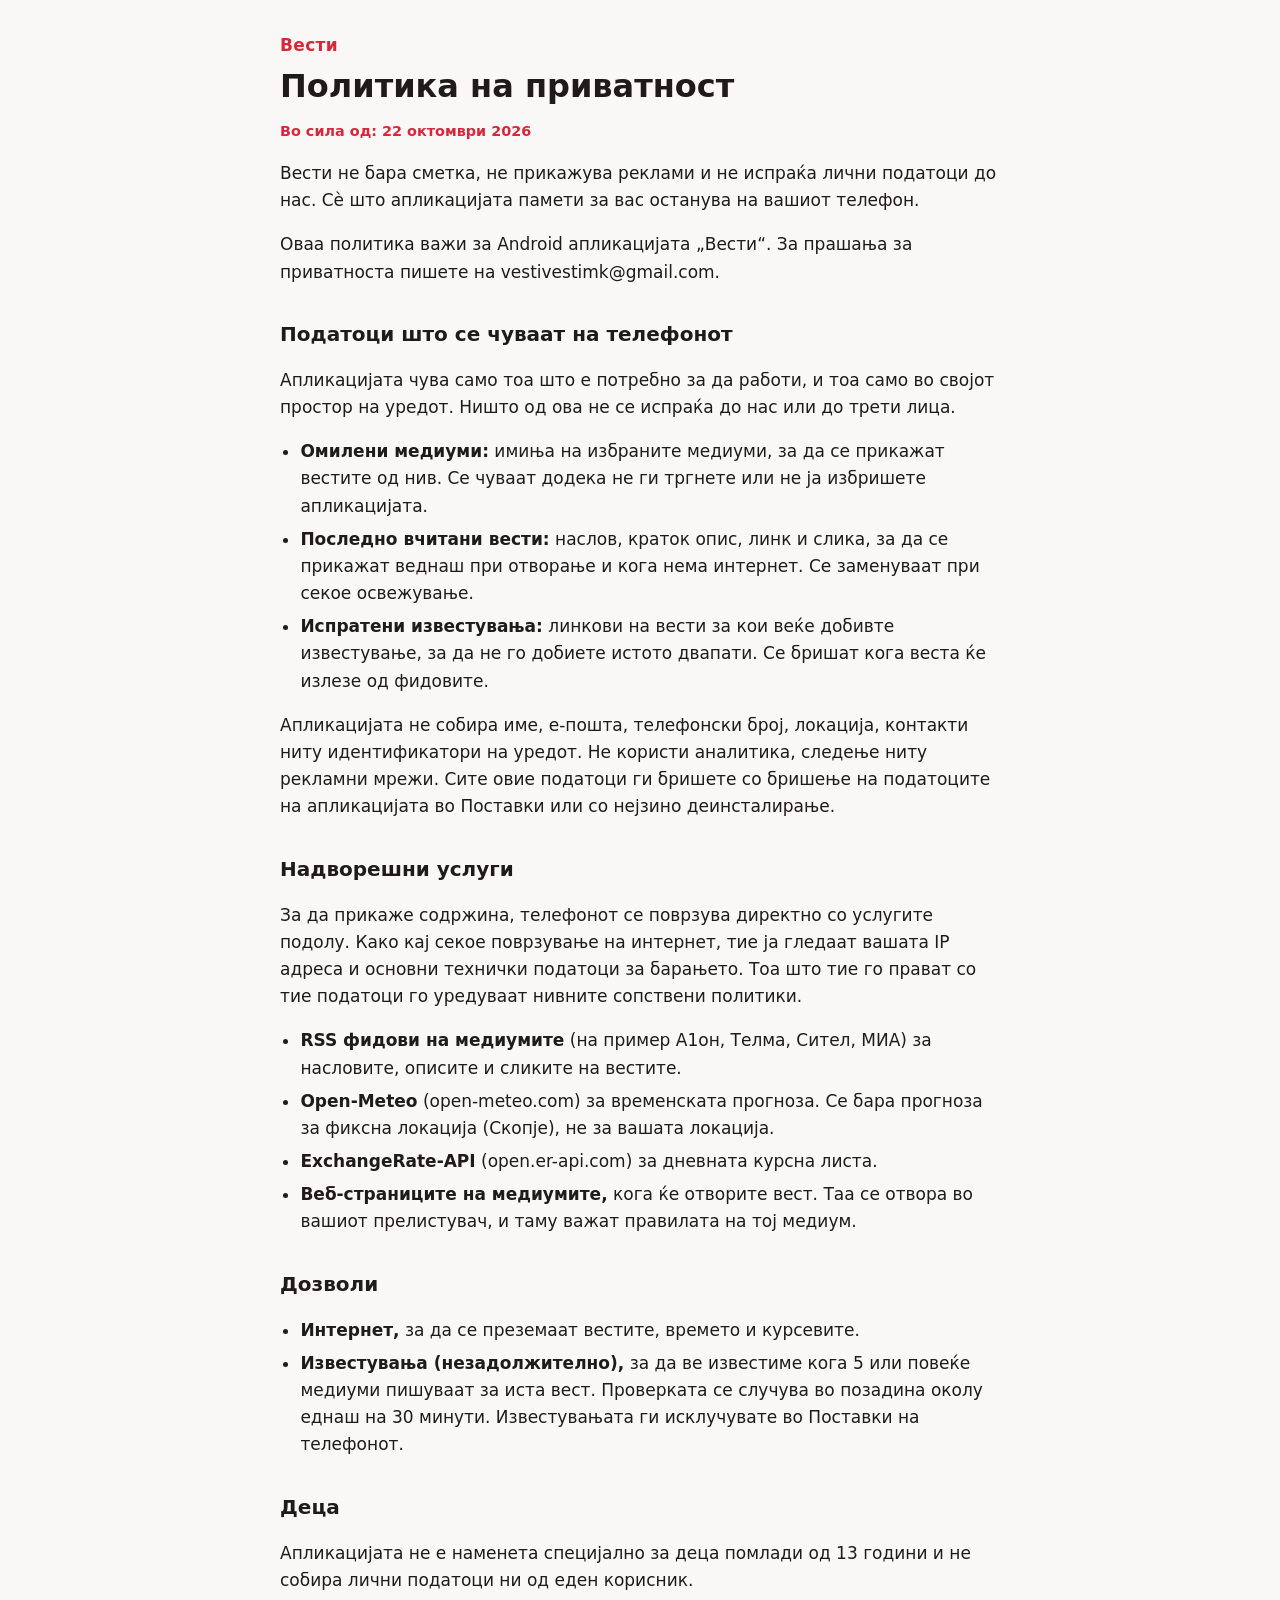
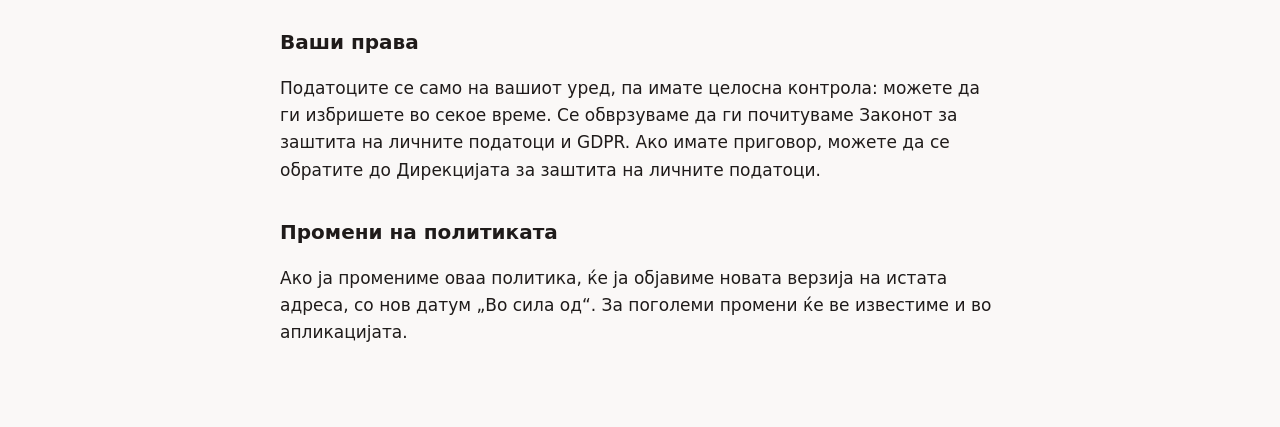
==== docs/privacy.html @ 8d31b40b "Prepare release build for Play Store - Target and compile against API 36 (AGP 8.10.1) - Release buil" ====
<!doctype html>
<html lang="mk">
<head>
<meta charset="utf-8">
<meta name="viewport" content="width=device-width, initial-scale=1">
<title>Политика на приватност · Вести</title>
<link rel="stylesheet" href="style.css">
</head>
<body>
<main>
<a class="back" href="./">Вести</a>
<h1>Политика на приватност</h1>
<p class="effective">Во сила од: 22 октомври 2026</p>
<p>Вести не бара сметка, не прикажува реклами и не испраќа лични податоци до нас. Сè што апликацијата памети за вас останува на вашиот телефон.</p>
<p>Оваа политика важи за Android апликацијата „Вести“. За прашања за приватноста пишете на vestivestimk@gmail.com.</p>
<h2>Податоци што се чуваат на телефонот</h2>
<p>Апликацијата чува само тоа што е потребно за да работи, и тоа само во својот простор на уредот. Ништо од ова не се испраќа до нас или до трети лица.</p>
<ul>
<li><strong>Омилени медиуми:</strong> имиња на избраните медиуми, за да се прикажат вестите од нив. Се чуваат додека не ги тргнете или не ја избришете апликацијата.</li>
<li><strong>Последно вчитани вести:</strong> наслов, краток опис, линк и слика, за да се прикажат веднаш при отворање и кога нема интернет. Се заменуваат при секое освежување.</li>
<li><strong>Испратени известувања:</strong> линкови на вести за кои веќе добивте известување, за да не го добиете истото двапати. Се бришат кога веста ќе излезе од фидовите.</li>
</ul>
<p>Апликацијата не собира име, е-пошта, телефонски број, локација, контакти ниту идентификатори на уредот. Не користи аналитика, следење ниту рекламни мрежи. Сите овие податоци ги бришете со бришење на податоците на апликацијата во Поставки или со нејзино деинсталирање.</p>
<h2>Надворешни услуги</h2>
<p>За да прикаже содржина, телефонот се поврзува директно со услугите подолу. Како кај секое поврзување на интернет, тие ја гледаат вашата IP адреса и основни технички податоци за барањето. Тоа што тие го прават со тие податоци го уредуваат нивните сопствени политики.</p>
<ul>
<li><strong>RSS фидови на медиумите</strong> (на пример А1он, Телма, Сител, МИА) за насловите, описите и сликите на вестите.</li>
<li><strong>Open-Meteo</strong> (open-meteo.com) за временската прогноза. Се бара прогноза за фиксна локација (Скопје), не за вашата локација.</li>
<li><strong>ExchangeRate-API</strong> (open.er-api.com) за дневната курсна листа.</li>
<li><strong>Веб-страниците на медиумите,</strong> кога ќе отворите вест. Таа се отвора во вашиот прелистувач, и таму важат правилата на тој медиум.</li>
</ul>
<h2>Дозволи</h2>
<ul>
<li><strong>Интернет,</strong> за да се преземаат вестите, времето и курсевите.</li>
<li><strong>Известувања (незадолжително),</strong> за да ве известиме кога 5 или повеќе медиуми пишуваат за иста вест. Проверката се случува во позадина околу еднаш на 30 минути. Известувањата ги исклучувате во Поставки на телефонот.</li>
</ul>
<h2>Деца</h2>
<p>Апликацијата не е наменета специјално за деца помлади од 13 години и не собира лични податоци ни од еден корисник.</p>
<h2>Ваши права</h2>
<p>Податоците се само на вашиот уред, па имате целосна контрола: можете да ги избришете во секое време. Се обврзуваме да ги почитуваме Законот за заштита на личните податоци и GDPR. Ако имате приговор, можете да се обратите до Дирекцијата за заштита на личните податоци.</p>
<h2>Промени на политиката</h2>
<p>Ако ја промениме оваа политика, ќе ја објавиме новата верзија на истата адреса, со нов датум „Во сила од“. За поголеми промени ќе ве известиме и во апликацијата.</p>
</main>
</body>
</html>
---- docs/style.css ----
:root { --red: #d62839; --text: #1f1b1a; --muted: #6b6260; --bg: #faf8f7; }
@media (prefers-color-scheme: dark) { :root { --text: #ece6e5; --muted: #b8aeac; --bg: #121010; --red: #ff8a80; } }
body { margin: 0; background: var(--bg); color: var(--text); font: 17px/1.6 system-ui, -apple-system, "Segoe UI", Roboto, sans-serif; }
main { max-width: 720px; margin: 0 auto; padding: 32px 16px 64px; }
h1 { font-size: 2rem; line-height: 1.2; margin: 8px 0; }
h2 { font-size: 1.25rem; margin: 32px 0 8px; }
.effective { color: var(--red); font-weight: 600; font-size: .9rem; }
.back { color: var(--red); font-weight: 800; text-decoration: none; letter-spacing: .02em; }
a { color: var(--red); }
ul { padding-left: 1.2em; }
li { margin: 6px 0; }
.links a { display: block; padding: 14px 0; font-size: 1.1rem; font-weight: 600; text-decoration: none; border-bottom: 1px solid #0001; }
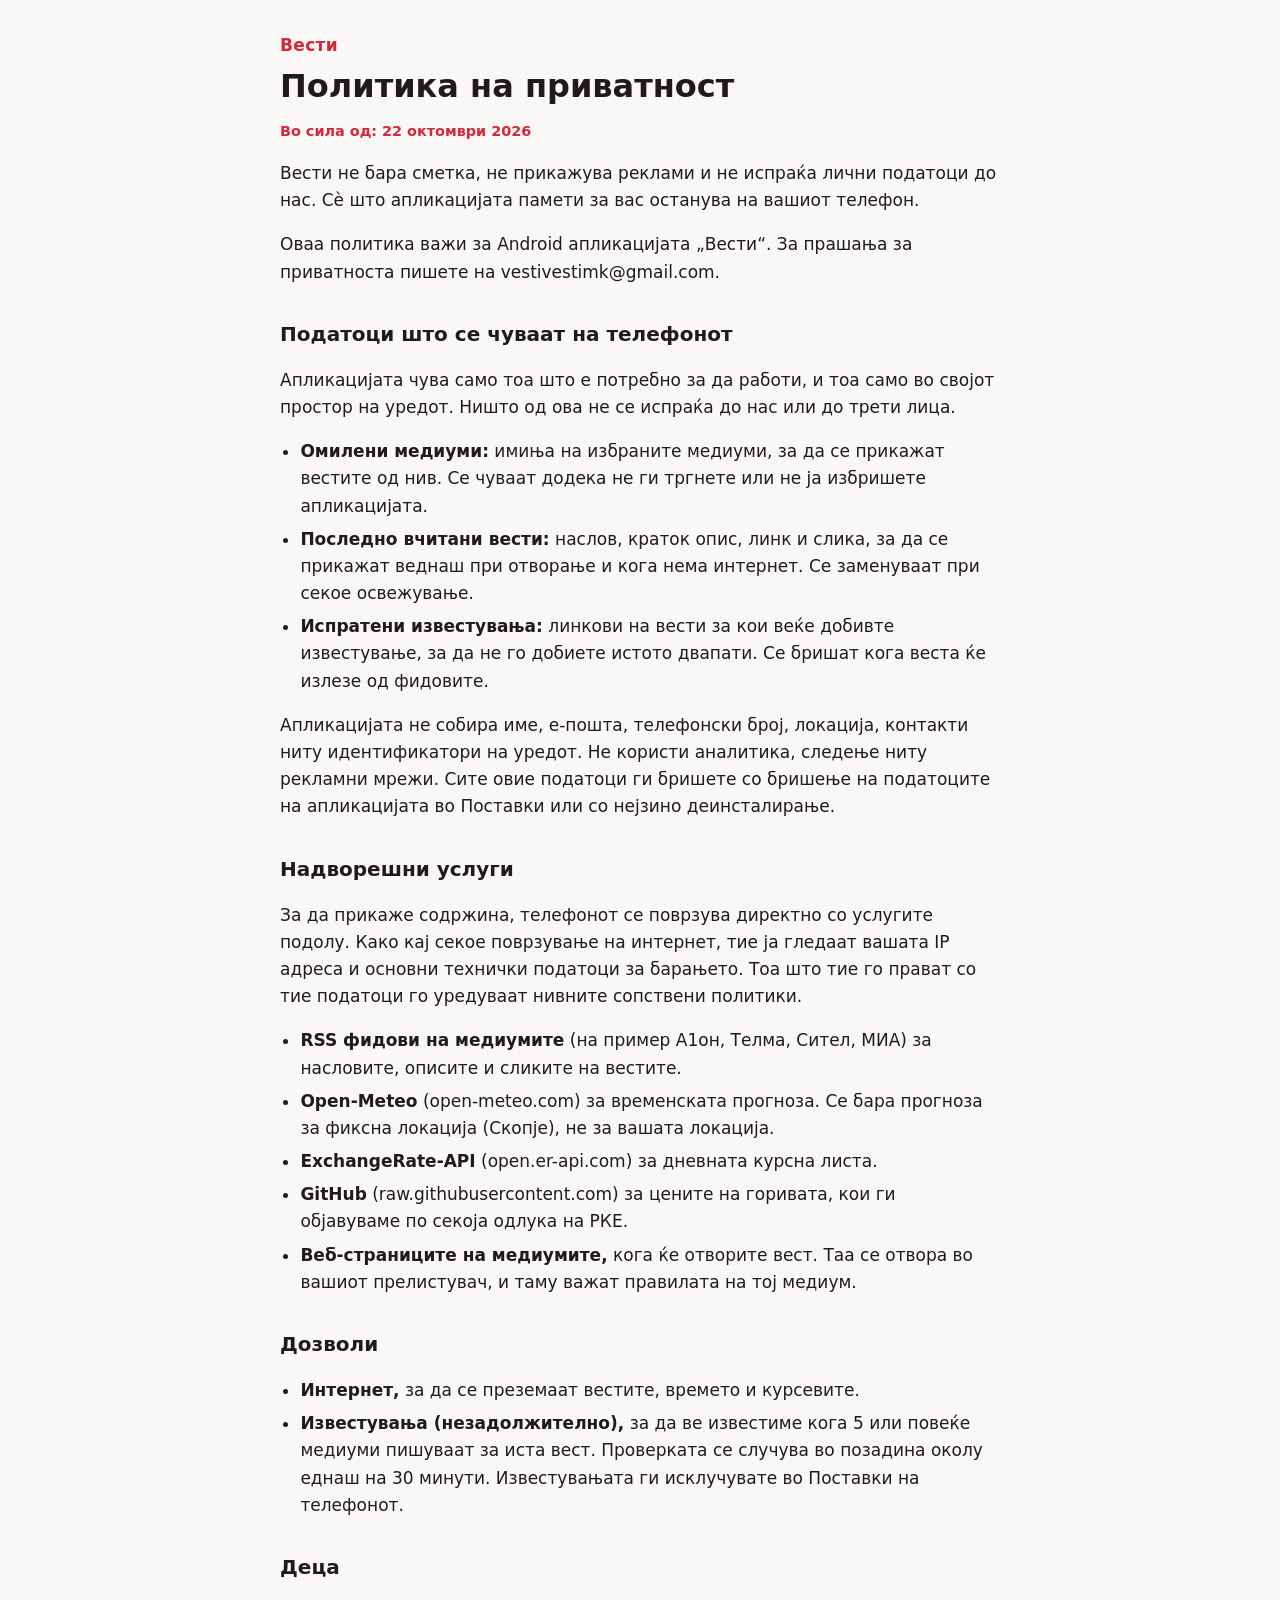
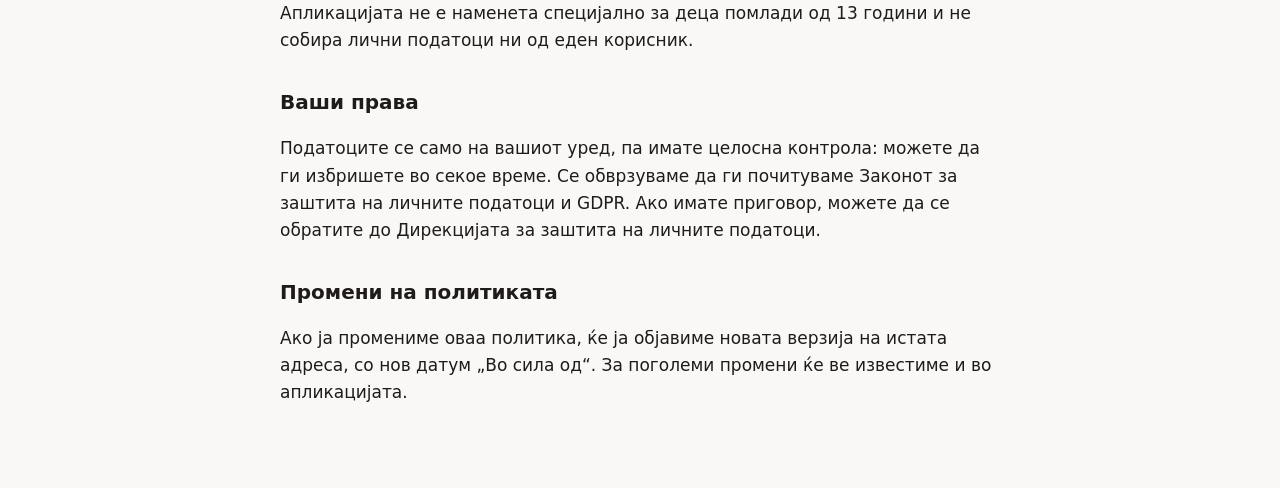
==== commit 366f877f: "Add fuel price card above the feed РКЕ publishes its weekly maximum prices only as a web page, so th" ====
--- a/docs/privacy.html
+++ b/docs/privacy.html
@@ -27,6 +27,7 @@
 <li><strong>RSS фидови на медиумите</strong> (на пример А1он, Телма, Сител, МИА) за насловите, описите и сликите на вестите.</li>
 <li><strong>Open-Meteo</strong> (open-meteo.com) за временската прогноза. Се бара прогноза за фиксна локација (Скопје), не за вашата локација.</li>
 <li><strong>ExchangeRate-API</strong> (open.er-api.com) за дневната курсна листа.</li>
+<li><strong>GitHub</strong> (raw.githubusercontent.com) за цените на горивата, кои ги објавуваме по секоја одлука на РКЕ.</li>
 <li><strong>Веб-страниците на медиумите,</strong> кога ќе отворите вест. Таа се отвора во вашиот прелистувач, и таму важат правилата на тој медиум.</li>
 </ul>
 <h2>Дозволи</h2>
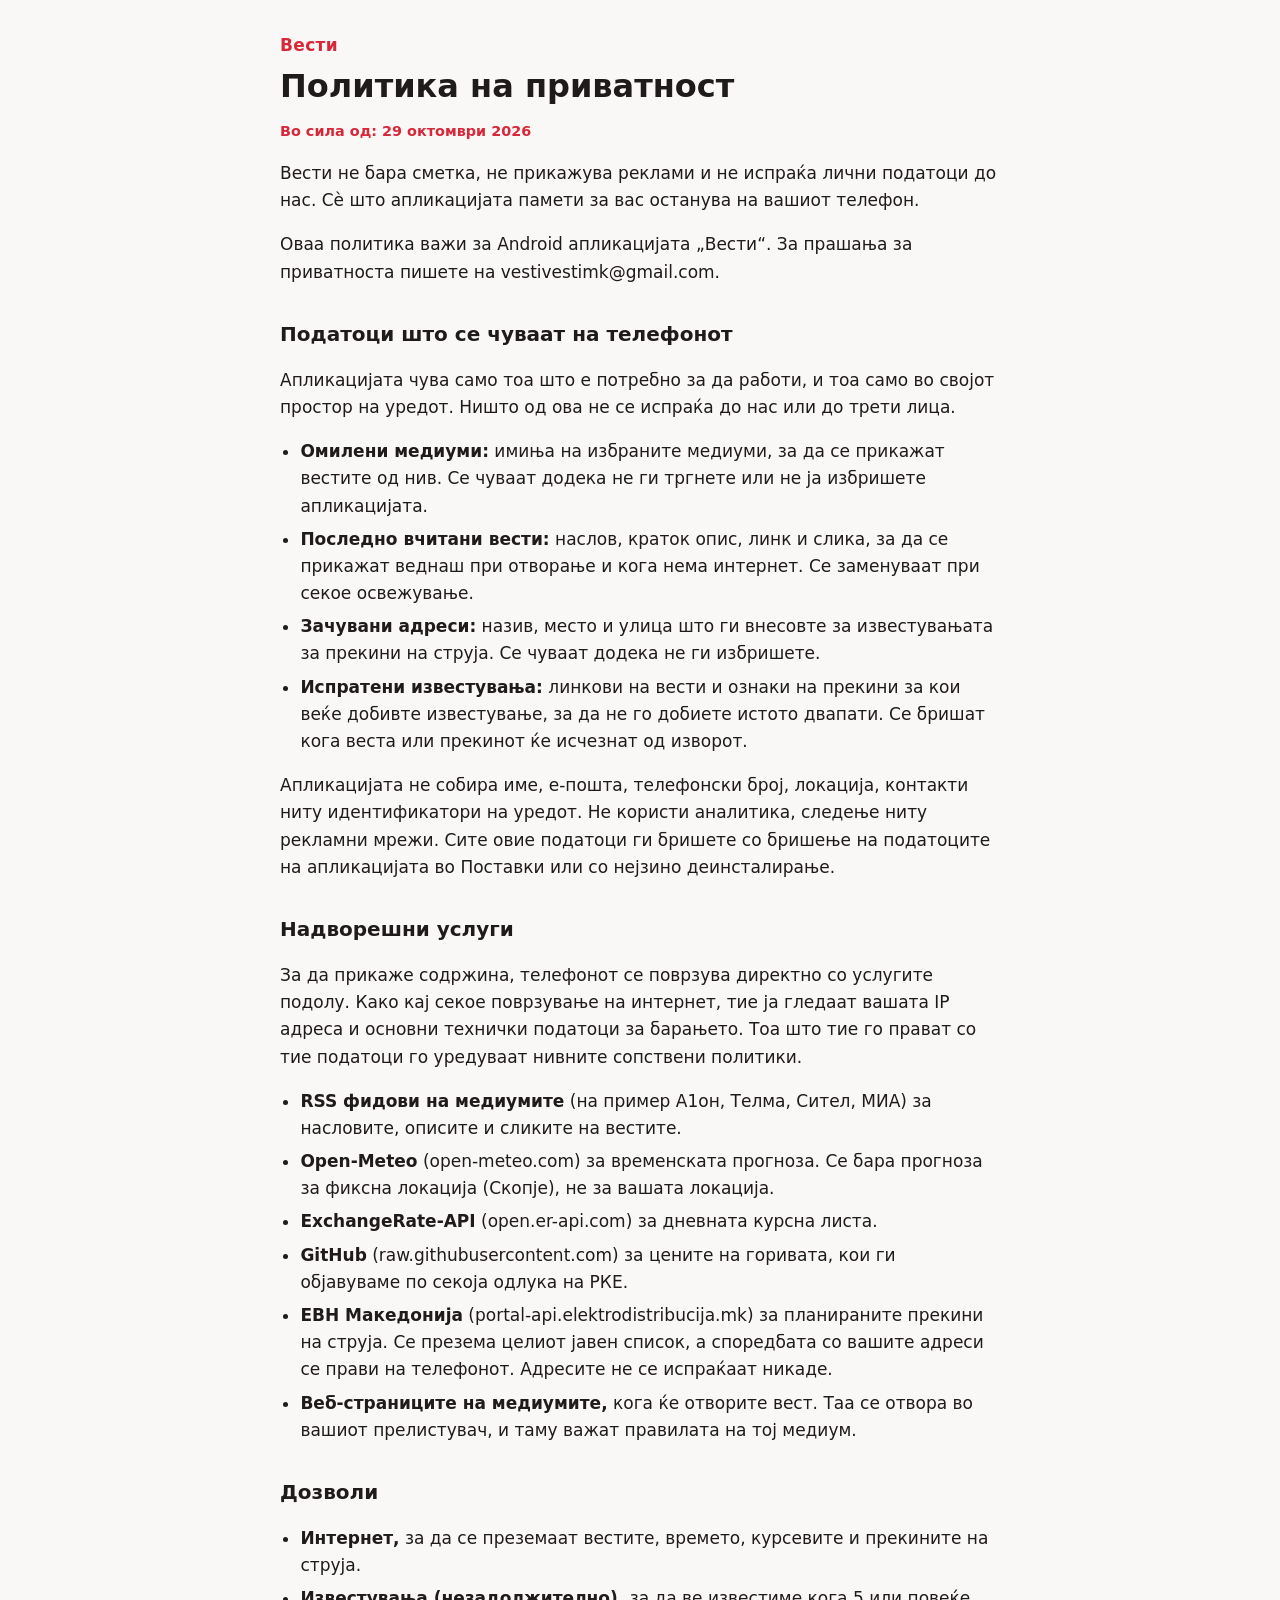
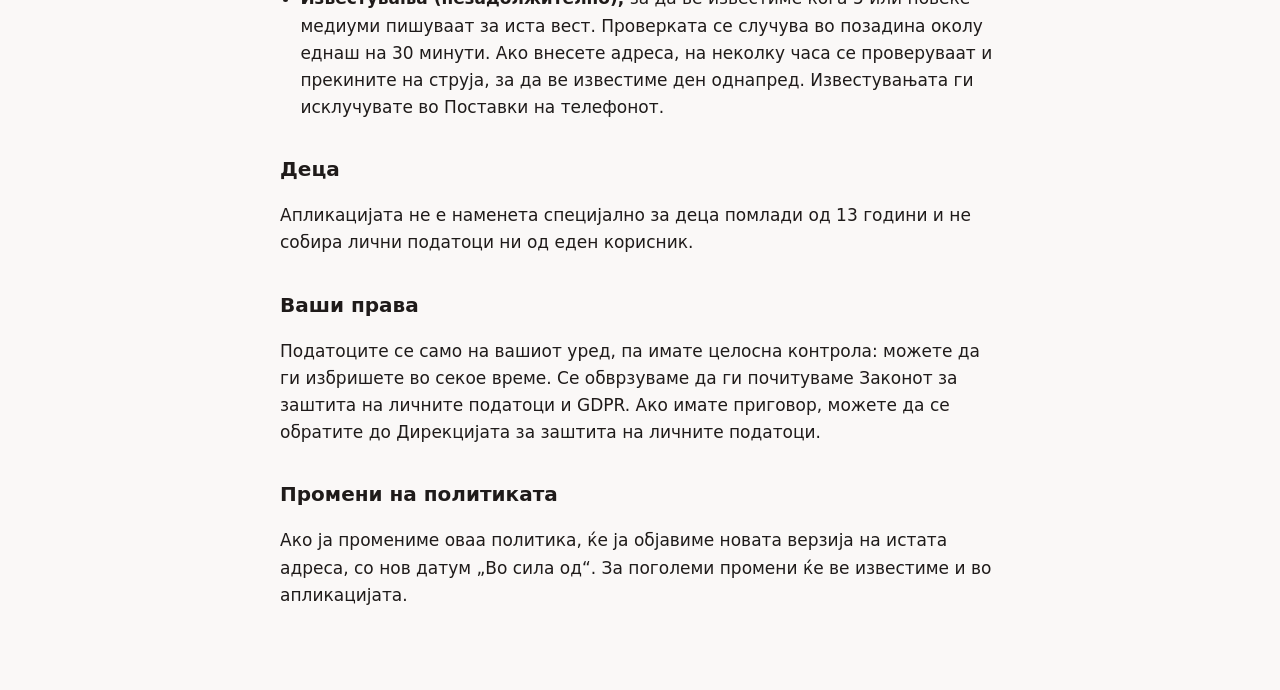
==== commit 1ce6885f: "Warn about planned power cuts at saved addresses Reads EVN's public outage list, matches it on the p" ====
--- a/docs/privacy.html
+++ b/docs/privacy.html
@@ -10,7 +10,7 @@
 <main>
 <a class="back" href="./">Вести</a>
 <h1>Политика на приватност</h1>
-<p class="effective">Во сила од: 22 октомври 2026</p>
+<p class="effective">Во сила од: 29 октомври 2026</p>
 <p>Вести не бара сметка, не прикажува реклами и не испраќа лични податоци до нас. Сè што апликацијата памети за вас останува на вашиот телефон.</p>
 <p>Оваа политика важи за Android апликацијата „Вести“. За прашања за приватноста пишете на vestivestimk@gmail.com.</p>
 <h2>Податоци што се чуваат на телефонот</h2>
@@ -18,7 +18,8 @@
 <ul>
 <li><strong>Омилени медиуми:</strong> имиња на избраните медиуми, за да се прикажат вестите од нив. Се чуваат додека не ги тргнете или не ја избришете апликацијата.</li>
 <li><strong>Последно вчитани вести:</strong> наслов, краток опис, линк и слика, за да се прикажат веднаш при отворање и кога нема интернет. Се заменуваат при секое освежување.</li>
-<li><strong>Испратени известувања:</strong> линкови на вести за кои веќе добивте известување, за да не го добиете истото двапати. Се бришат кога веста ќе излезе од фидовите.</li>
+<li><strong>Зачувани адреси:</strong> назив, место и улица што ги внесовте за известувањата за прекини на струја. Се чуваат додека не ги избришете.</li>
+<li><strong>Испратени известувања:</strong> линкови на вести и ознаки на прекини за кои веќе добивте известување, за да не го добиете истото двапати. Се бришат кога веста или прекинот ќе исчезнат од изворот.</li>
 </ul>
 <p>Апликацијата не собира име, е-пошта, телефонски број, локација, контакти ниту идентификатори на уредот. Не користи аналитика, следење ниту рекламни мрежи. Сите овие податоци ги бришете со бришење на податоците на апликацијата во Поставки или со нејзино деинсталирање.</p>
 <h2>Надворешни услуги</h2>
@@ -28,12 +29,13 @@
 <li><strong>Open-Meteo</strong> (open-meteo.com) за временската прогноза. Се бара прогноза за фиксна локација (Скопје), не за вашата локација.</li>
 <li><strong>ExchangeRate-API</strong> (open.er-api.com) за дневната курсна листа.</li>
 <li><strong>GitHub</strong> (raw.githubusercontent.com) за цените на горивата, кои ги објавуваме по секоја одлука на РКЕ.</li>
+<li><strong>ЕВН Македонија</strong> (portal-api.elektrodistribucija.mk) за планираните прекини на струја. Се презема целиот јавен список, а споредбата со вашите адреси се прави на телефонот. Адресите не се испраќаат никаде.</li>
 <li><strong>Веб-страниците на медиумите,</strong> кога ќе отворите вест. Таа се отвора во вашиот прелистувач, и таму важат правилата на тој медиум.</li>
 </ul>
 <h2>Дозволи</h2>
 <ul>
-<li><strong>Интернет,</strong> за да се преземаат вестите, времето и курсевите.</li>
-<li><strong>Известувања (незадолжително),</strong> за да ве известиме кога 5 или повеќе медиуми пишуваат за иста вест. Проверката се случува во позадина околу еднаш на 30 минути. Известувањата ги исклучувате во Поставки на телефонот.</li>
+<li><strong>Интернет,</strong> за да се преземаат вестите, времето, курсевите и прекините на струја.</li>
+<li><strong>Известувања (незадолжително),</strong> за да ве известиме кога 5 или повеќе медиуми пишуваат за иста вест. Проверката се случува во позадина околу еднаш на 30 минути. Ако внесете адреса, на неколку часа се проверуваат и прекините на струја, за да ве известиме ден однапред. Известувањата ги исклучувате во Поставки на телефонот.</li>
 </ul>
 <h2>Деца</h2>
 <p>Апликацијата не е наменета специјално за деца помлади од 13 години и не собира лични податоци ни од еден корисник.</p>
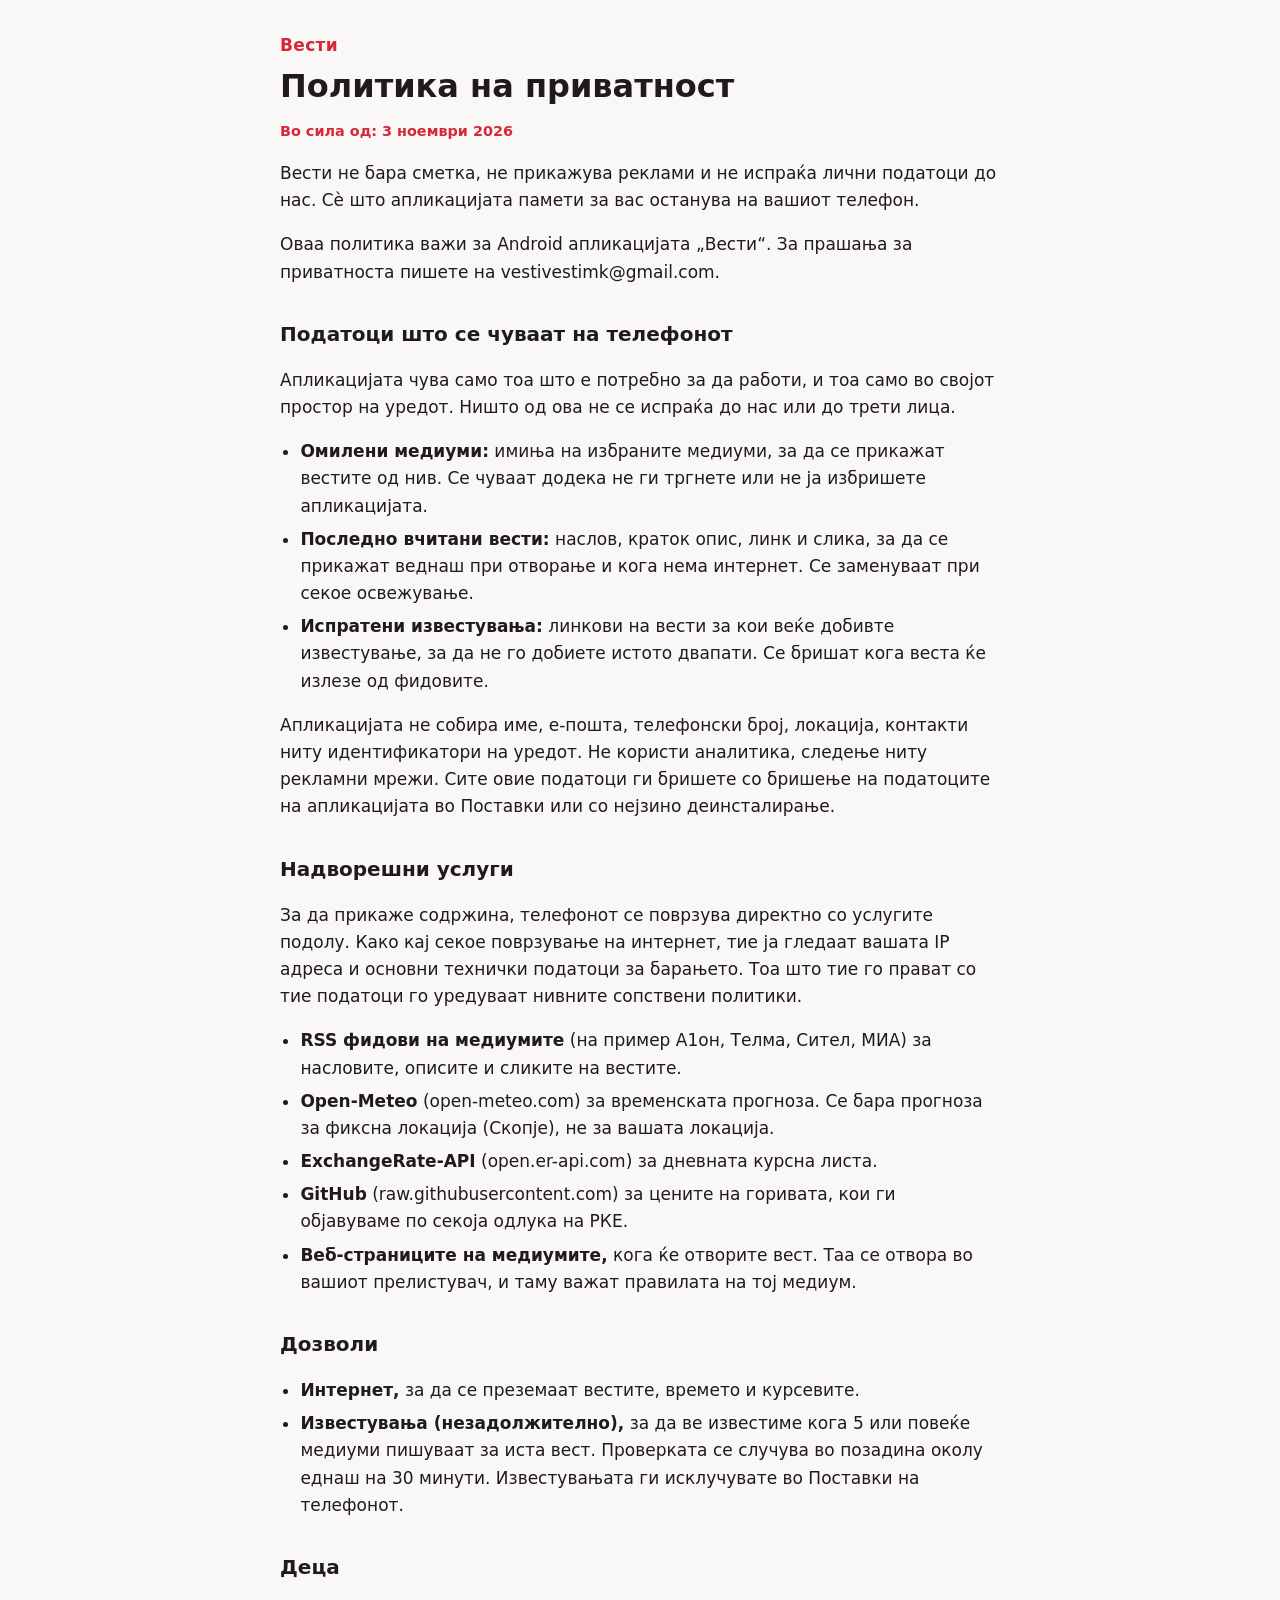
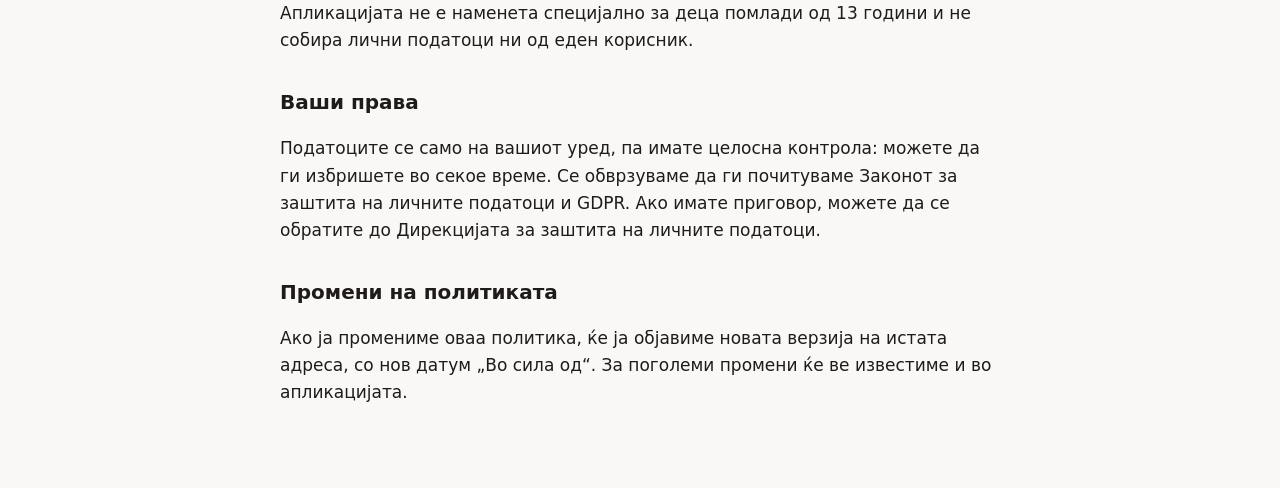
==== commit 5e107c27: "Take power-cut alerts out of the app for now The feature is kept on the power-outages branch to brin" ====
--- a/docs/privacy.html
+++ b/docs/privacy.html
@@ -10,7 +10,7 @@
 <main>
 <a class="back" href="./">Вести</a>
 <h1>Политика на приватност</h1>
-<p class="effective">Во сила од: 29 октомври 2026</p>
+<p class="effective">Во сила од: 3 ноември 2026</p>
 <p>Вести не бара сметка, не прикажува реклами и не испраќа лични податоци до нас. Сè што апликацијата памети за вас останува на вашиот телефон.</p>
 <p>Оваа политика важи за Android апликацијата „Вести“. За прашања за приватноста пишете на vestivestimk@gmail.com.</p>
 <h2>Податоци што се чуваат на телефонот</h2>
@@ -18,8 +18,7 @@
 <ul>
 <li><strong>Омилени медиуми:</strong> имиња на избраните медиуми, за да се прикажат вестите од нив. Се чуваат додека не ги тргнете или не ја избришете апликацијата.</li>
 <li><strong>Последно вчитани вести:</strong> наслов, краток опис, линк и слика, за да се прикажат веднаш при отворање и кога нема интернет. Се заменуваат при секое освежување.</li>
-<li><strong>Зачувани адреси:</strong> назив, место и улица што ги внесовте за известувањата за прекини на струја. Се чуваат додека не ги избришете.</li>
-<li><strong>Испратени известувања:</strong> линкови на вести и ознаки на прекини за кои веќе добивте известување, за да не го добиете истото двапати. Се бришат кога веста или прекинот ќе исчезнат од изворот.</li>
+<li><strong>Испратени известувања:</strong> линкови на вести за кои веќе добивте известување, за да не го добиете истото двапати. Се бришат кога веста ќе излезе од фидовите.</li>
 </ul>
 <p>Апликацијата не собира име, е-пошта, телефонски број, локација, контакти ниту идентификатори на уредот. Не користи аналитика, следење ниту рекламни мрежи. Сите овие податоци ги бришете со бришење на податоците на апликацијата во Поставки или со нејзино деинсталирање.</p>
 <h2>Надворешни услуги</h2>
@@ -29,13 +28,12 @@
 <li><strong>Open-Meteo</strong> (open-meteo.com) за временската прогноза. Се бара прогноза за фиксна локација (Скопје), не за вашата локација.</li>
 <li><strong>ExchangeRate-API</strong> (open.er-api.com) за дневната курсна листа.</li>
 <li><strong>GitHub</strong> (raw.githubusercontent.com) за цените на горивата, кои ги објавуваме по секоја одлука на РКЕ.</li>
-<li><strong>ЕВН Македонија</strong> (portal-api.elektrodistribucija.mk) за планираните прекини на струја. Се презема целиот јавен список, а споредбата со вашите адреси се прави на телефонот. Адресите не се испраќаат никаде.</li>
 <li><strong>Веб-страниците на медиумите,</strong> кога ќе отворите вест. Таа се отвора во вашиот прелистувач, и таму важат правилата на тој медиум.</li>
 </ul>
 <h2>Дозволи</h2>
 <ul>
-<li><strong>Интернет,</strong> за да се преземаат вестите, времето, курсевите и прекините на струја.</li>
-<li><strong>Известувања (незадолжително),</strong> за да ве известиме кога 5 или повеќе медиуми пишуваат за иста вест. Проверката се случува во позадина околу еднаш на 30 минути. Ако внесете адреса, на неколку часа се проверуваат и прекините на струја, за да ве известиме ден однапред. Известувањата ги исклучувате во Поставки на телефонот.</li>
+<li><strong>Интернет,</strong> за да се преземаат вестите, времето и курсевите.</li>
+<li><strong>Известувања (незадолжително),</strong> за да ве известиме кога 5 или повеќе медиуми пишуваат за иста вест. Проверката се случува во позадина околу еднаш на 30 минути. Известувањата ги исклучувате во Поставки на телефонот.</li>
 </ul>
 <h2>Деца</h2>
 <p>Апликацијата не е наменета специјално за деца помлади од 13 години и не собира лични податоци ни од еден корисник.</p>
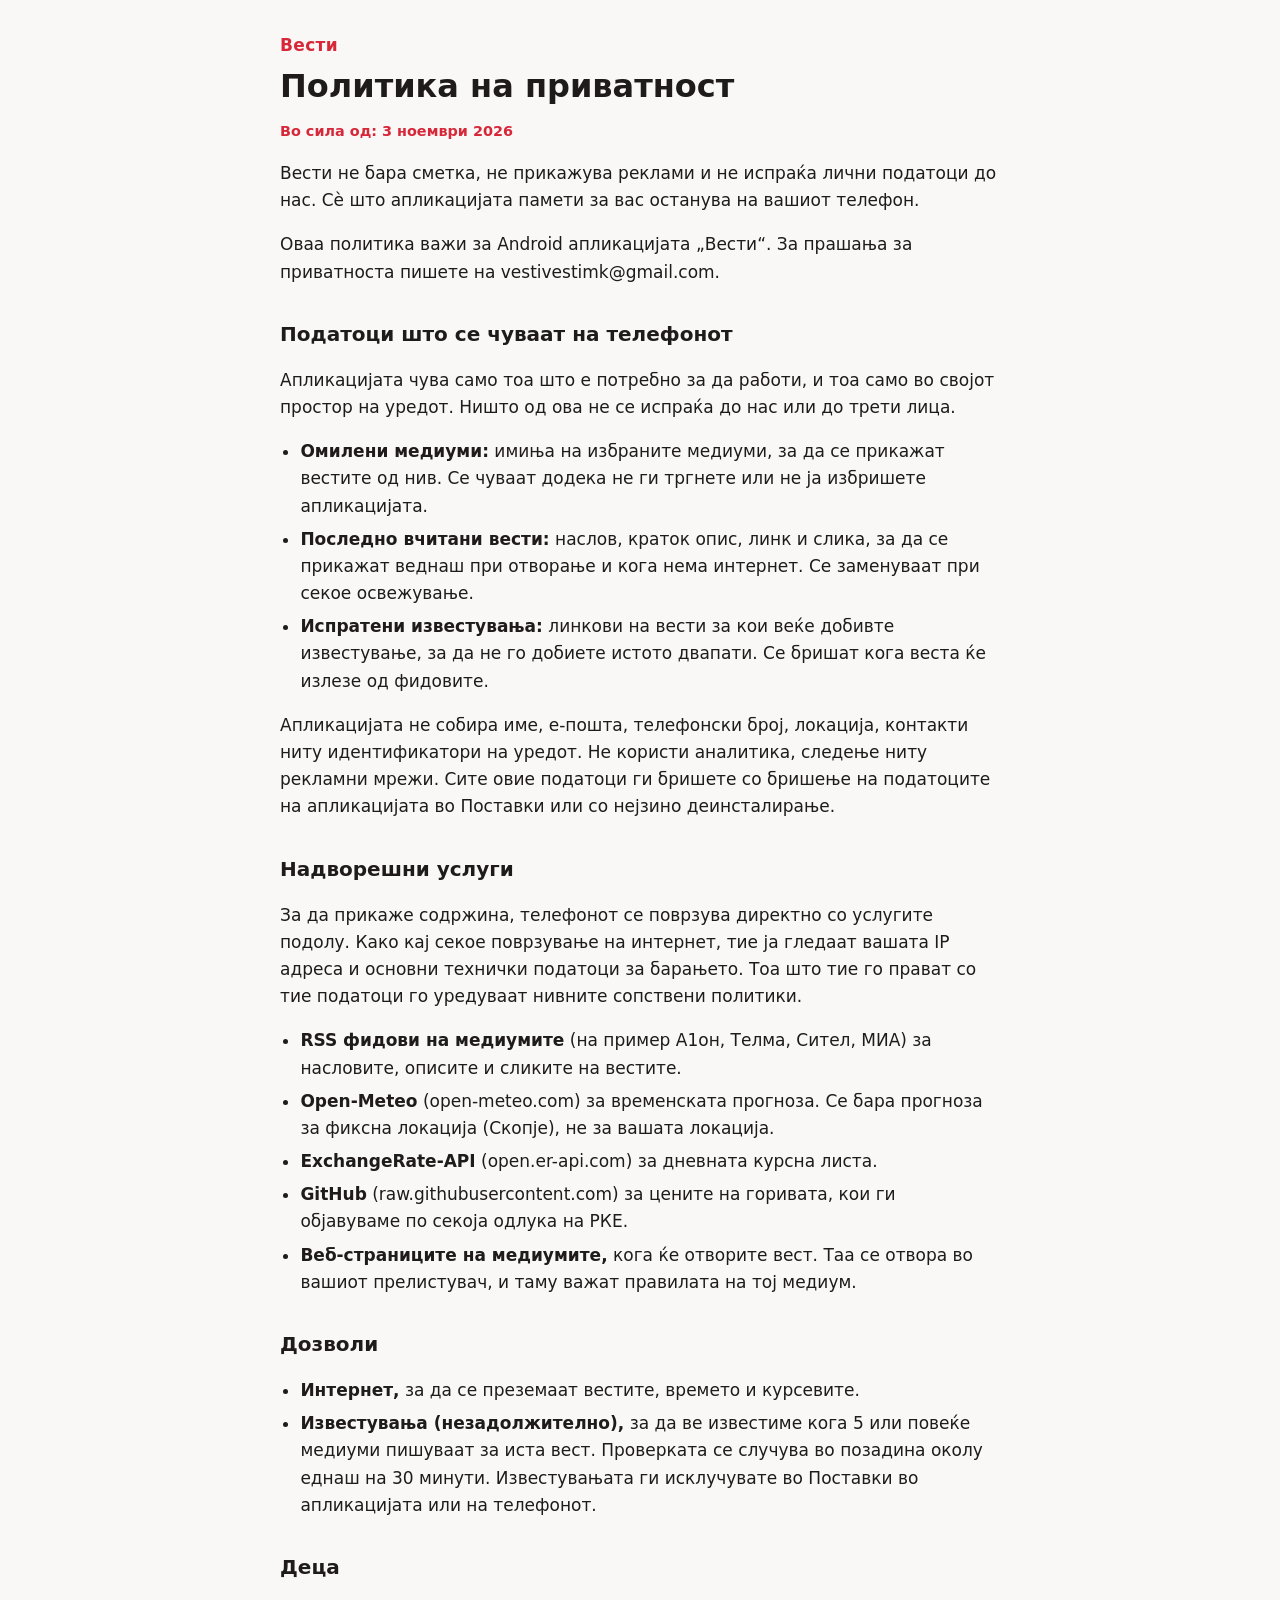
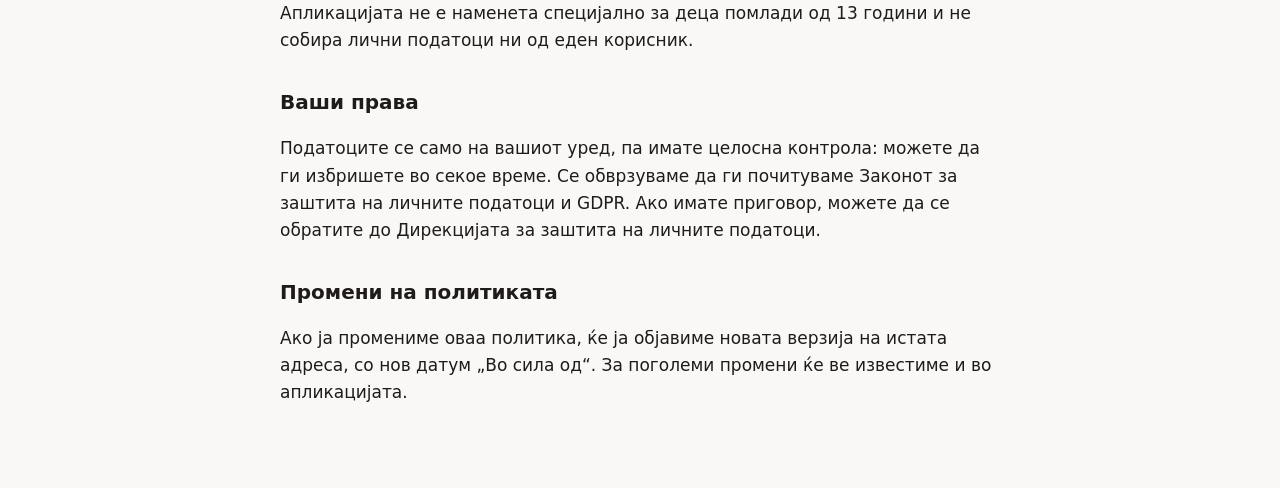
==== commit a887b137: "Let readers turn breaking-news notifications off in the app A switch on the settings screen (the gea" ====
--- a/docs/privacy.html
+++ b/docs/privacy.html
@@ -33,7 +33,7 @@
 <h2>Дозволи</h2>
 <ul>
 <li><strong>Интернет,</strong> за да се преземаат вестите, времето и курсевите.</li>
-<li><strong>Известувања (незадолжително),</strong> за да ве известиме кога 5 или повеќе медиуми пишуваат за иста вест. Проверката се случува во позадина околу еднаш на 30 минути. Известувањата ги исклучувате во Поставки на телефонот.</li>
+<li><strong>Известувања (незадолжително),</strong> за да ве известиме кога 5 или повеќе медиуми пишуваат за иста вест. Проверката се случува во позадина околу еднаш на 30 минути. Известувањата ги исклучувате во Поставки во апликацијата или на телефонот.</li>
 </ul>
 <h2>Деца</h2>
 <p>Апликацијата не е наменета специјално за деца помлади од 13 години и не собира лични податоци ни од еден корисник.</p>
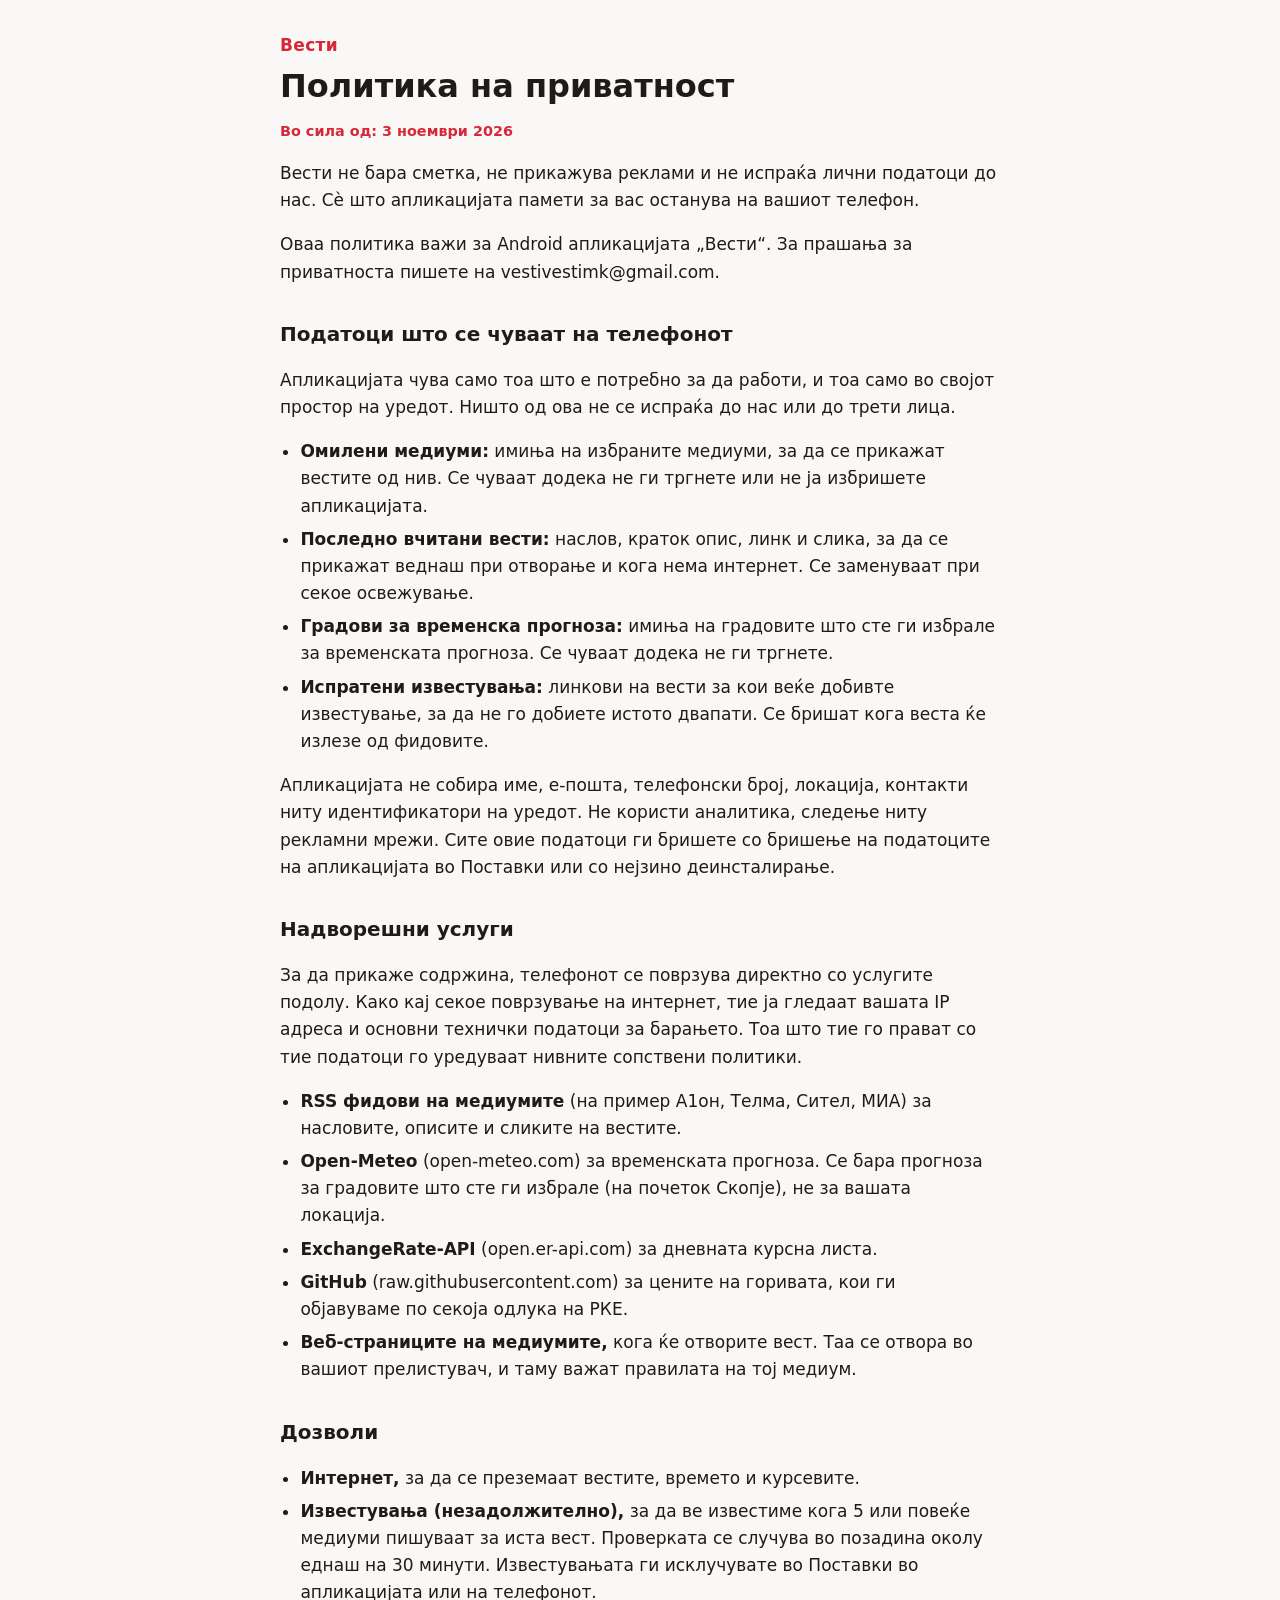
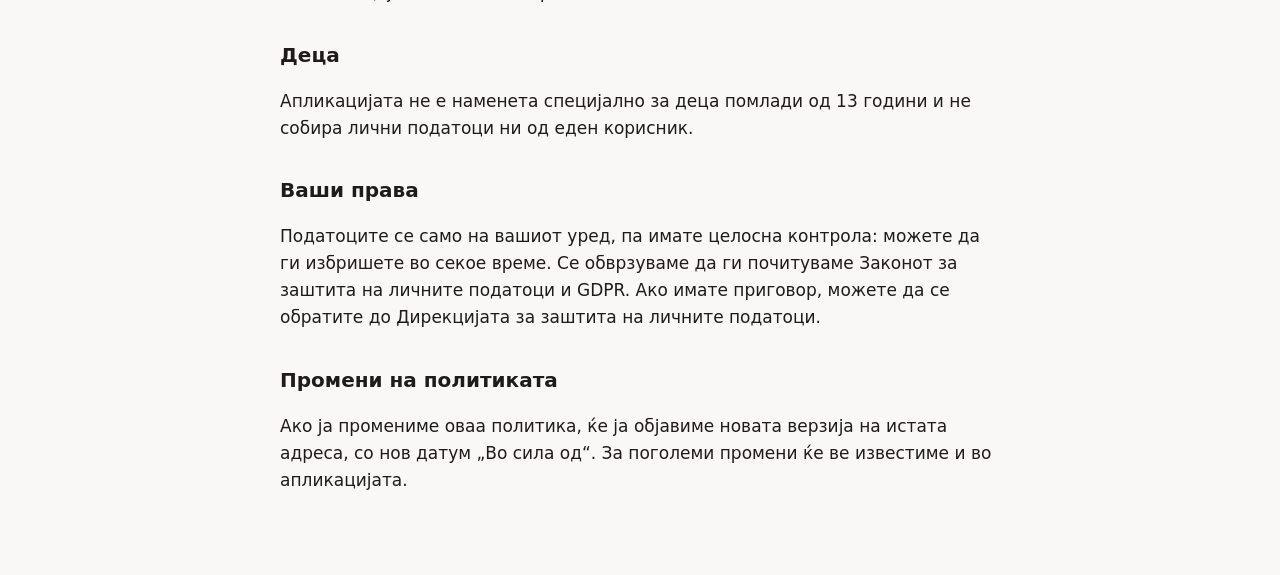
==== commit 1486e043: "Let readers add more towns to the weather A "+ Додај град" card next to the weather opens a list of " ====
--- a/docs/privacy.html
+++ b/docs/privacy.html
@@ -18,6 +18,7 @@
 <ul>
 <li><strong>Омилени медиуми:</strong> имиња на избраните медиуми, за да се прикажат вестите од нив. Се чуваат додека не ги тргнете или не ја избришете апликацијата.</li>
 <li><strong>Последно вчитани вести:</strong> наслов, краток опис, линк и слика, за да се прикажат веднаш при отворање и кога нема интернет. Се заменуваат при секое освежување.</li>
+<li><strong>Градови за временска прогноза:</strong> имиња на градовите што сте ги избрале за временската прогноза. Се чуваат додека не ги тргнете.</li>
 <li><strong>Испратени известувања:</strong> линкови на вести за кои веќе добивте известување, за да не го добиете истото двапати. Се бришат кога веста ќе излезе од фидовите.</li>
 </ul>
 <p>Апликацијата не собира име, е-пошта, телефонски број, локација, контакти ниту идентификатори на уредот. Не користи аналитика, следење ниту рекламни мрежи. Сите овие податоци ги бришете со бришење на податоците на апликацијата во Поставки или со нејзино деинсталирање.</p>
@@ -25,7 +26,7 @@
 <p>За да прикаже содржина, телефонот се поврзува директно со услугите подолу. Како кај секое поврзување на интернет, тие ја гледаат вашата IP адреса и основни технички податоци за барањето. Тоа што тие го прават со тие податоци го уредуваат нивните сопствени политики.</p>
 <ul>
 <li><strong>RSS фидови на медиумите</strong> (на пример А1он, Телма, Сител, МИА) за насловите, описите и сликите на вестите.</li>
-<li><strong>Open-Meteo</strong> (open-meteo.com) за временската прогноза. Се бара прогноза за фиксна локација (Скопје), не за вашата локација.</li>
+<li><strong>Open-Meteo</strong> (open-meteo.com) за временската прогноза. Се бара прогноза за градовите што сте ги избрале (на почеток Скопје), не за вашата локација.</li>
 <li><strong>ExchangeRate-API</strong> (open.er-api.com) за дневната курсна листа.</li>
 <li><strong>GitHub</strong> (raw.githubusercontent.com) за цените на горивата, кои ги објавуваме по секоја одлука на РКЕ.</li>
 <li><strong>Веб-страниците на медиумите,</strong> кога ќе отворите вест. Таа се отвора во вашиот прелистувач, и таму важат правилата на тој медиум.</li>
